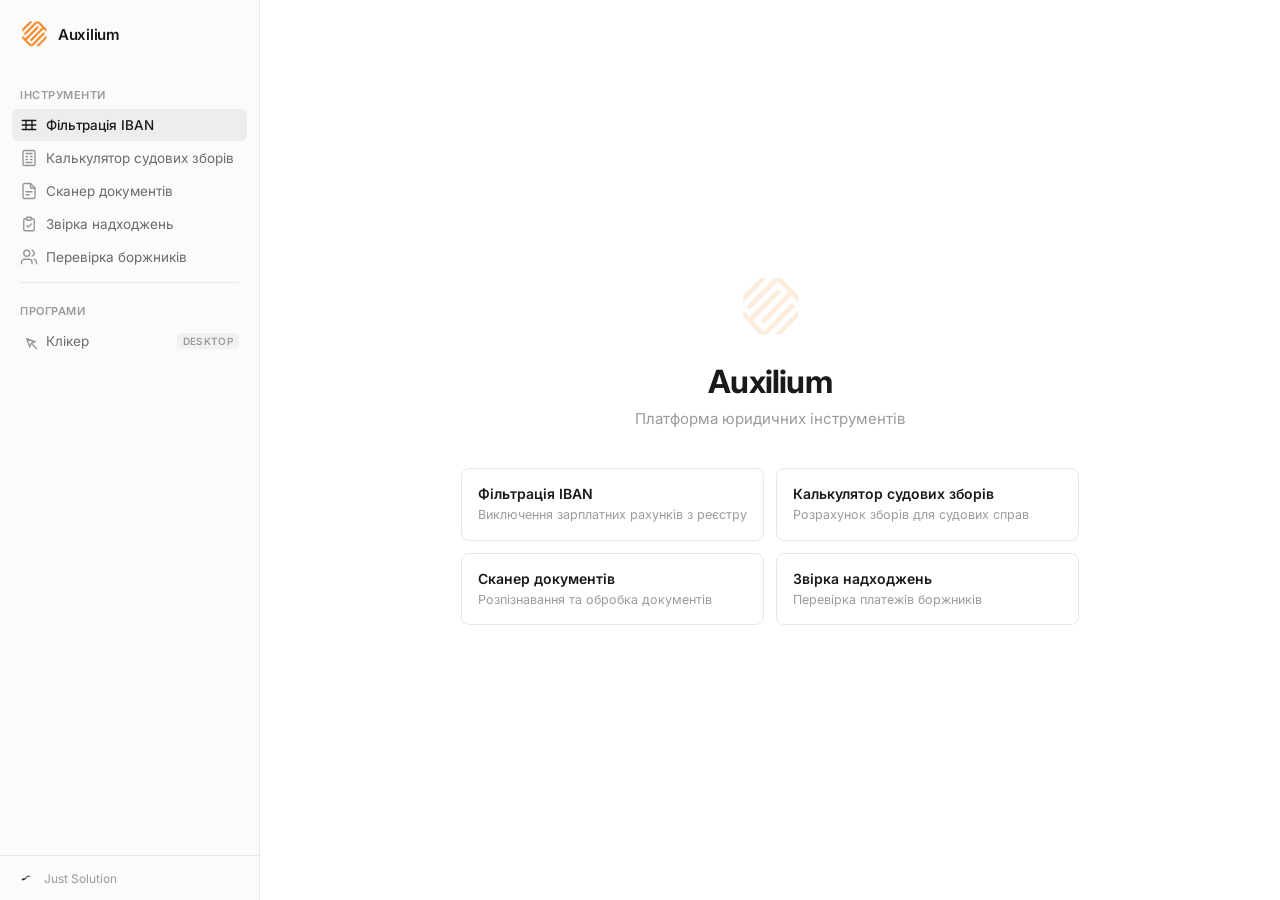
==== index.html @ 13c5a767 "Перевірка боржників: змінено з програми на інструмент (iframe check.justsolution.org) Co-Authored-By" ====
<!DOCTYPE html>
<html lang="uk">
<head>
    <meta charset="UTF-8">
    <meta name="viewport" content="width=device-width, initial-scale=1.0">
    <title>Auxilium &mdash; Just Solution</title>
    <link rel="icon" href="assets/auxilium-logo.png" type="image/png">
    <link href="https://fonts.googleapis.com/css2?family=Inter:wght@400;500;600;700&display=swap" rel="stylesheet">
    <link rel="stylesheet" href="style.css">
</head>
<body>

    <!-- SIDEBAR -->
    <aside class="sidebar" id="sidebar">
        <div class="sidebar-top">
            <div class="brand">
                <img src="assets/auxilium-logo.png" alt="Auxilium" class="brand-logo">
                <span class="brand-name">Auxilium</span>
            </div>

            <nav class="nav">
                <div class="nav-section-label">Інструменти</div>

                <button class="nav-item active" data-tool="iban" onclick="openTool(this, 'iframe', 'https://stasewych.github.io/Payment-Reconciliation-2.0/')">
                    <svg class="nav-icon" viewBox="0 0 24 24" fill="none" stroke="currentColor" stroke-width="1.8" stroke-linecap="round" stroke-linejoin="round">
                        <path d="M3 6h18M3 12h18M3 18h18"/><path d="M8 6v12"/><path d="M16 6v12"/>
                    </svg>
                    <span>Фільтрація IBAN</span>
                </button>

                <button class="nav-item" data-tool="calc" onclick="openTool(this, 'iframe', 'https://calculator.justsolution.co/')">
                    <svg class="nav-icon" viewBox="0 0 24 24" fill="none" stroke="currentColor" stroke-width="1.8" stroke-linecap="round" stroke-linejoin="round">
                        <rect x="4" y="2" width="16" height="20" rx="2"/><line x1="8" y1="6" x2="16" y2="6"/><line x1="8" y1="10" x2="10" y2="10"/><line x1="14" y1="10" x2="16" y2="10"/><line x1="8" y1="14" x2="10" y2="14"/><line x1="14" y1="14" x2="16" y2="14"/><line x1="8" y1="18" x2="16" y2="18"/>
                    </svg>
                    <span>Калькулятор судових зборів</span>
                </button>

                <button class="nav-item" data-tool="ocr" onclick="openTool(this, 'iframe', 'https://auxilium-ocr.justsolution.co/')">
                    <svg class="nav-icon" viewBox="0 0 24 24" fill="none" stroke="currentColor" stroke-width="1.8" stroke-linecap="round" stroke-linejoin="round">
                        <path d="M14 2H6a2 2 0 0 0-2 2v16a2 2 0 0 0 2 2h12a2 2 0 0 0 2-2V8z"/><polyline points="14 2 14 8 20 8"/><line x1="8" y1="13" x2="16" y2="13"/><line x1="8" y1="17" x2="12" y2="17"/>
                    </svg>
                    <span>Сканер документів</span>
                </button>

                <button class="nav-item" data-tool="zvirka" onclick="openTool(this, 'iframe', 'https://justsolution-org.github.io/Zvirka/')">
                    <svg class="nav-icon" viewBox="0 0 24 24" fill="none" stroke="currentColor" stroke-width="1.8" stroke-linecap="round" stroke-linejoin="round">
                        <path d="M9 5H7a2 2 0 0 0-2 2v12a2 2 0 0 0 2 2h10a2 2 0 0 0 2-2V7a2 2 0 0 0-2-2h-2"/><rect x="9" y="3" width="6" height="4" rx="1"/><path d="M9 14l2 2 4-4"/>
                    </svg>
                    <span>Звірка надходжень</span>
                </button>

                <button class="nav-item" data-tool="debtors" onclick="openTool(this, 'iframe', 'https://check.justsolution.org')">
                    <svg class="nav-icon" viewBox="0 0 24 24" fill="none" stroke="currentColor" stroke-width="1.8" stroke-linecap="round" stroke-linejoin="round">
                        <path d="M16 21v-2a4 4 0 0 0-4-4H6a4 4 0 0 0-4 4v2"/><circle cx="9" cy="7" r="4"/><path d="M22 21v-2a4 4 0 0 0-3-3.87"/><path d="M16 3.13a4 4 0 0 1 0 7.75"/>
                    </svg>
                    <span>Перевірка боржників</span>
                </button>

                <div class="nav-divider"></div>
                <div class="nav-section-label">Програми</div>

                <button class="nav-item" data-tool="clicker" onclick="openTool(this, 'download', '#')">
                    <svg class="nav-icon" viewBox="0 0 24 24" fill="none" stroke="currentColor" stroke-width="1.8" stroke-linecap="round" stroke-linejoin="round">
                        <path d="M15 15l-2 5L9 9l11 4-5 2z"/><path d="M22 22l-5-5"/>
                    </svg>
                    <span>Клікер</span>
                    <span class="badge">Desktop</span>
                </button>
            </nav>
        </div>

        <div class="sidebar-bottom">
            <div class="powered-by">
                <img src="assets/just-solution-logo.png" alt="Just Solution" class="powered-logo">
                <span>Just Solution</span>
            </div>
        </div>
    </aside>

    <!-- MOBILE HEADER -->
    <header class="mobile-header" id="mobileHeader">
        <button class="menu-toggle" onclick="toggleSidebar()">
            <svg viewBox="0 0 24 24" fill="none" stroke="currentColor" stroke-width="2" stroke-linecap="round">
                <line x1="3" y1="6" x2="21" y2="6"/><line x1="3" y1="12" x2="21" y2="12"/><line x1="3" y1="18" x2="21" y2="18"/>
            </svg>
        </button>
        <div class="mobile-brand">
            <img src="assets/auxilium-logo.png" alt="Auxilium" class="mobile-brand-logo">
            <span>Auxilium</span>
        </div>
    </header>

    <!-- OVERLAY for mobile -->
    <div class="overlay" id="overlay" onclick="toggleSidebar()"></div>

    <!-- MAIN CONTENT -->
    <main class="main" id="main">
        <!-- Welcome screen -->
        <div class="welcome" id="welcome">
            <div class="welcome-inner">
                <img src="assets/auxilium-logo.png" alt="Auxilium" class="welcome-logo">
                <h1>Auxilium</h1>
                <p class="welcome-sub">Платформа юридичних інструментів</p>
                <div class="welcome-grid">
                    <button class="welcome-card" onclick="document.querySelector('[data-tool=iban]').click()">
                        <span class="wc-title">Фільтрація IBAN</span>
                        <span class="wc-desc">Виключення зарплатних рахунків з реєстру</span>
                    </button>
                    <button class="welcome-card" onclick="document.querySelector('[data-tool=calc]').click()">
                        <span class="wc-title">Калькулятор судових зборів</span>
                        <span class="wc-desc">Розрахунок зборів для судових справ</span>
                    </button>
                    <button class="welcome-card" onclick="document.querySelector('[data-tool=ocr]').click()">
                        <span class="wc-title">Сканер документів</span>
                        <span class="wc-desc">Розпізнавання та обробка документів</span>
                    </button>
                    <button class="welcome-card" onclick="document.querySelector('[data-tool=zvirka]').click()">
                        <span class="wc-title">Звірка надходжень</span>
                        <span class="wc-desc">Перевірка платежів боржників</span>
                    </button>
                </div>
            </div>
        </div>

        <!-- Iframe container -->
        <div class="iframe-wrap" id="iframeWrap">
            <div class="iframe-bar" id="iframeBar">
                <span class="iframe-title" id="iframeTitle"></span>
                <button class="iframe-close" onclick="closeTool()" title="Закрити">
                    <svg viewBox="0 0 24 24" fill="none" stroke="currentColor" stroke-width="2" stroke-linecap="round"><line x1="18" y1="6" x2="6" y2="18"/><line x1="6" y1="6" x2="18" y2="18"/></svg>
                </button>
            </div>
            <iframe id="toolFrame" src="" frameborder="0" allow="clipboard-read; clipboard-write"></iframe>
        </div>

        <!-- Download page -->
        <div class="download-page" id="downloadPage">
            <div class="download-inner">
                <svg class="download-icon" viewBox="0 0 24 24" fill="none" stroke="currentColor" stroke-width="1.5" stroke-linecap="round" stroke-linejoin="round">
                    <path d="M21 15v4a2 2 0 0 1-2 2H5a2 2 0 0 1-2-2v-4"/><polyline points="7 10 12 15 17 10"/><line x1="12" y1="15" x2="12" y2="3"/>
                </svg>
                <h2 id="downloadTitle">Завантажити програму</h2>
                <p id="downloadDesc">Посилання на завантаження буде додано найближчим часом.</p>
                <a class="download-btn disabled" id="downloadBtn" href="#" target="_blank">
                    Завантажити
                </a>
            </div>
        </div>
    </main>

    <script src="app.js"></script>
</body>
</html>
---- style.css ----
/* ========================================
   AUXILIUM PLATFORM — Notion-style legal
   ======================================== */

:root {
    --bg:         #ffffff;
    --bg-sidebar: #fbfbfa;
    --bg-hover:   #f1f1f0;
    --bg-active:  #ededec;
    --border:     #e8e8e6;
    --text:       #1a1a1a;
    --text-secondary: #6b6b6b;
    --text-muted: #9b9b9b;
    --accent:     #1a1a1a;
    --radius:     6px;
    --sidebar-w:  260px;
    --transition: 150ms ease;
}

/* ---- RESET ---- */
*, *::before, *::after { box-sizing: border-box; margin: 0; padding: 0; }

html, body {
    height: 100%;
    font-family: 'Inter', -apple-system, BlinkMacSystemFont, 'Segoe UI', sans-serif;
    font-size: 14px;
    color: var(--text);
    background: var(--bg);
    -webkit-font-smoothing: antialiased;
}

body {
    display: flex;
    overflow: hidden;
}

/* ========================================
   SIDEBAR
   ======================================== */
.sidebar {
    width: var(--sidebar-w);
    min-width: var(--sidebar-w);
    height: 100vh;
    background: var(--bg-sidebar);
    border-right: 1px solid var(--border);
    display: flex;
    flex-direction: column;
    justify-content: space-between;
    z-index: 100;
    transition: transform var(--transition);
}

.sidebar-top {
    flex: 1;
    overflow-y: auto;
    padding: 16px 12px;
}

/* Brand */
.brand {
    display: flex;
    align-items: center;
    gap: 10px;
    padding: 4px 8px;
    margin-bottom: 24px;
}

.brand-logo {
    width: 28px;
    height: 28px;
    object-fit: contain;
}

.brand-name {
    font-size: 15px;
    font-weight: 600;
    letter-spacing: -0.3px;
    color: var(--text);
}

/* Nav */
.nav {
    display: flex;
    flex-direction: column;
    gap: 1px;
}

.nav-section-label {
    font-size: 11px;
    font-weight: 600;
    text-transform: uppercase;
    letter-spacing: 0.5px;
    color: var(--text-muted);
    padding: 8px 8px 6px;
    margin-top: 4px;
}

.nav-item {
    display: flex;
    align-items: center;
    gap: 8px;
    width: 100%;
    padding: 7px 8px;
    border: none;
    background: none;
    border-radius: var(--radius);
    font-size: 13.5px;
    font-family: inherit;
    color: var(--text-secondary);
    cursor: pointer;
    transition: background var(--transition), color var(--transition);
    text-align: left;
    position: relative;
}

.nav-item:hover {
    background: var(--bg-hover);
    color: var(--text);
}

.nav-item.active {
    background: var(--bg-active);
    color: var(--text);
    font-weight: 500;
}

.nav-icon {
    width: 18px;
    height: 18px;
    flex-shrink: 0;
    opacity: 0.7;
}

.nav-item.active .nav-icon {
    opacity: 1;
}

.badge {
    margin-left: auto;
    font-size: 10px;
    font-weight: 600;
    text-transform: uppercase;
    letter-spacing: 0.3px;
    color: var(--text-muted);
    background: var(--bg-hover);
    padding: 2px 6px;
    border-radius: 4px;
}

.nav-divider {
    height: 1px;
    background: var(--border);
    margin: 8px 8px;
}

/* Sidebar bottom */
.sidebar-bottom {
    padding: 12px 16px;
    border-top: 1px solid var(--border);
}

.powered-by {
    display: flex;
    align-items: center;
    gap: 8px;
    font-size: 12px;
    color: var(--text-muted);
}

.powered-logo {
    width: 20px;
    height: 20px;
    object-fit: contain;
}

/* ========================================
   MOBILE HEADER
   ======================================== */
.mobile-header {
    display: none;
    position: fixed;
    top: 0;
    left: 0;
    right: 0;
    height: 52px;
    background: var(--bg-sidebar);
    border-bottom: 1px solid var(--border);
    padding: 0 16px;
    align-items: center;
    gap: 12px;
    z-index: 90;
}

.menu-toggle {
    background: none;
    border: none;
    cursor: pointer;
    padding: 4px;
}

.menu-toggle svg {
    width: 22px;
    height: 22px;
    color: var(--text);
}

.mobile-brand {
    display: flex;
    align-items: center;
    gap: 8px;
    font-weight: 600;
    font-size: 15px;
}

.mobile-brand-logo {
    width: 24px;
    height: 24px;
    object-fit: contain;
}

.overlay {
    display: none;
    position: fixed;
    inset: 0;
    background: rgba(0, 0, 0, 0.3);
    z-index: 99;
}

/* ========================================
   MAIN CONTENT
   ======================================== */
.main {
    flex: 1;
    height: 100vh;
    overflow: hidden;
    position: relative;
    background: var(--bg);
}

/* ---- Welcome ---- */
.welcome {
    display: flex;
    align-items: center;
    justify-content: center;
    height: 100%;
    padding: 40px;
}

.welcome-inner {
    text-align: center;
    max-width: 640px;
}

.welcome-logo {
    width: 64px;
    height: 64px;
    margin-bottom: 20px;
    opacity: 0.15;
}

.welcome h1 {
    font-size: 32px;
    font-weight: 700;
    letter-spacing: -0.8px;
    color: var(--text);
    margin-bottom: 8px;
}

.welcome-sub {
    font-size: 15px;
    color: var(--text-muted);
    margin-bottom: 40px;
}

.welcome-grid {
    display: grid;
    grid-template-columns: 1fr 1fr;
    gap: 12px;
    text-align: left;
}

.welcome-card {
    display: flex;
    flex-direction: column;
    gap: 4px;
    padding: 16px;
    background: var(--bg);
    border: 1px solid var(--border);
    border-radius: 8px;
    cursor: pointer;
    transition: border-color var(--transition), box-shadow var(--transition);
    font-family: inherit;
    text-align: left;
}

.welcome-card:hover {
    border-color: #ccc;
    box-shadow: 0 2px 8px rgba(0, 0, 0, 0.04);
}

.wc-title {
    font-size: 14px;
    font-weight: 600;
    color: var(--text);
}

.wc-desc {
    font-size: 12.5px;
    color: var(--text-muted);
    line-height: 1.4;
}

/* ---- Iframe ---- */
.iframe-wrap {
    display: none;
    flex-direction: column;
    height: 100%;
}

.iframe-wrap.active {
    display: flex;
}

.iframe-bar {
    display: flex;
    align-items: center;
    justify-content: space-between;
    padding: 0 16px;
    height: 44px;
    min-height: 44px;
    border-bottom: 1px solid var(--border);
    background: var(--bg-sidebar);
}

.iframe-title {
    font-size: 13px;
    font-weight: 500;
    color: var(--text);
}

.iframe-close {
    background: none;
    border: none;
    cursor: pointer;
    padding: 4px;
    border-radius: 4px;
    transition: background var(--transition);
}

.iframe-close:hover {
    background: var(--bg-hover);
}

.iframe-close svg {
    width: 18px;
    height: 18px;
    color: var(--text-secondary);
}

#toolFrame {
    flex: 1;
    width: 100%;
    border: none;
    background: var(--bg);
}

/* ---- Download page ---- */
.download-page {
    display: none;
    align-items: center;
    justify-content: center;
    height: 100%;
    padding: 40px;
}

.download-page.active {
    display: flex;
}

.download-inner {
    text-align: center;
    max-width: 380px;
}

.download-icon {
    width: 48px;
    height: 48px;
    color: var(--text-muted);
    margin-bottom: 20px;
}

.download-inner h2 {
    font-size: 22px;
    font-weight: 700;
    letter-spacing: -0.4px;
    margin-bottom: 8px;
}

.download-inner p {
    font-size: 14px;
    color: var(--text-muted);
    line-height: 1.5;
    margin-bottom: 24px;
}

.download-btn {
    display: inline-flex;
    align-items: center;
    gap: 8px;
    padding: 10px 28px;
    background: var(--accent);
    color: #fff;
    border: none;
    border-radius: var(--radius);
    font-size: 14px;
    font-weight: 500;
    font-family: inherit;
    text-decoration: none;
    cursor: pointer;
    transition: opacity var(--transition);
}

.download-btn:hover {
    opacity: 0.85;
}

.download-btn.disabled {
    background: var(--bg-active);
    color: var(--text-muted);
    pointer-events: none;
}

/* ========================================
   RESPONSIVE
   ======================================== */
@media (max-width: 768px) {
    .sidebar {
        position: fixed;
        left: 0;
        top: 0;
        transform: translateX(-100%);
    }

    .sidebar.open {
        transform: translateX(0);
    }

    .overlay.open {
        display: block;
    }

    .mobile-header {
        display: flex;
    }

    .main {
        padding-top: 52px;
    }

    .welcome-grid {
        grid-template-columns: 1fr;
    }

    .welcome {
        padding: 24px 20px;
    }

    .welcome h1 {
        font-size: 26px;
    }
}
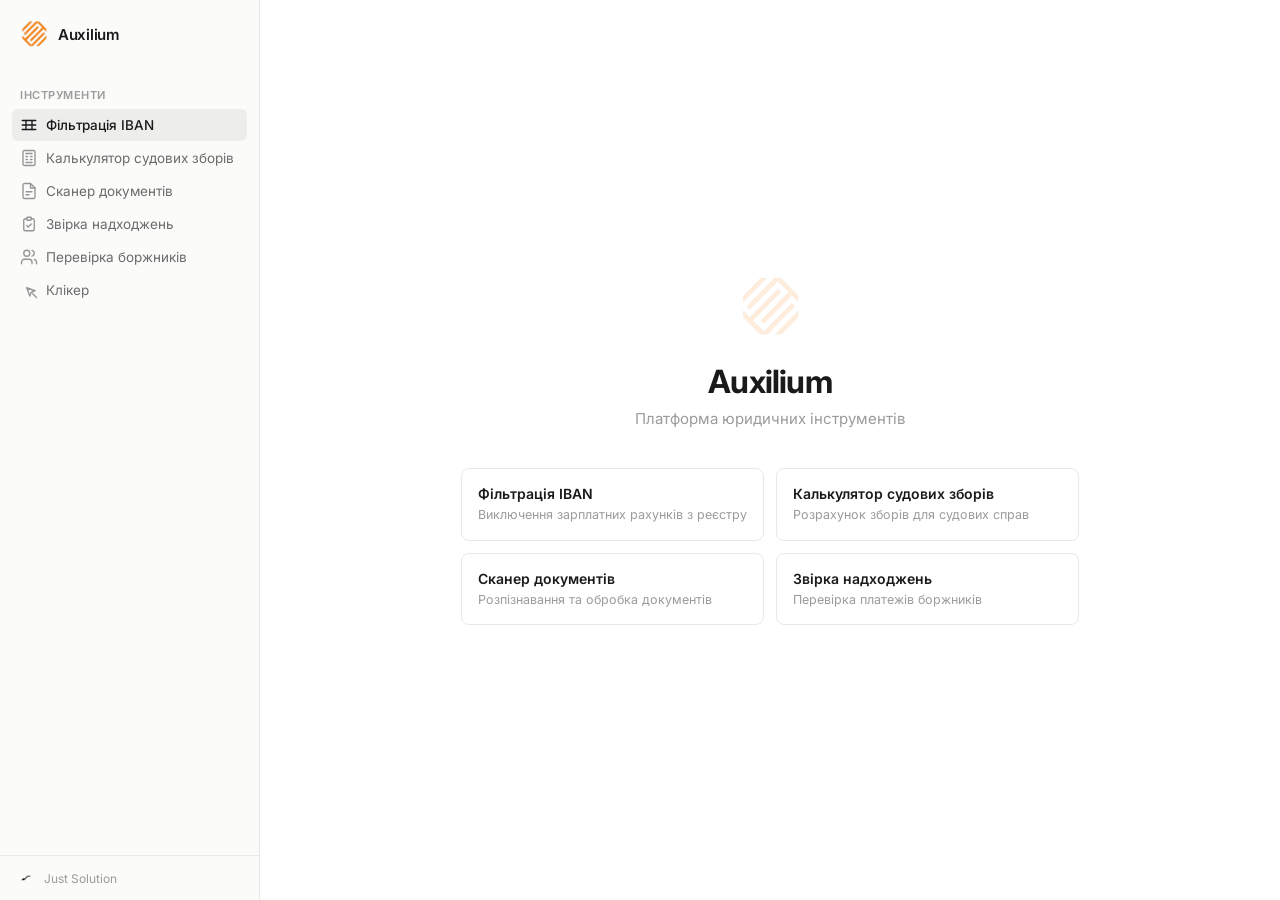
==== commit 61046824: "Клікер: змінено з завантаження на iframe-інструмент (138.68.94.79) Кнопка «Клікер» тепер відкриває п" ====
--- a/index.html
+++ b/index.html
@@ -42,7 +42,7 @@
                     <span>Сканер документів</span>
                 </button>
 
-                <button class="nav-item" data-tool="zvirka" onclick="openTool(this, 'iframe', 'https://justsolution-org.github.io/Zvirka/')">
+                <button class="nav-item" data-tool="zvirka" onclick="openTool(this, 'iframe', 'https://zvirka.vercel.app/')">
                     <svg class="nav-icon" viewBox="0 0 24 24" fill="none" stroke="currentColor" stroke-width="1.8" stroke-linecap="round" stroke-linejoin="round">
                         <path d="M9 5H7a2 2 0 0 0-2 2v12a2 2 0 0 0 2 2h10a2 2 0 0 0 2-2V7a2 2 0 0 0-2-2h-2"/><rect x="9" y="3" width="6" height="4" rx="1"/><path d="M9 14l2 2 4-4"/>
                     </svg>
@@ -56,15 +56,11 @@
                     <span>Перевірка боржників</span>
                 </button>
 
-                <div class="nav-divider"></div>
-                <div class="nav-section-label">Програми</div>
-
-                <button class="nav-item" data-tool="clicker" onclick="openTool(this, 'download', '#')">
+                <button class="nav-item" data-tool="clicker" onclick="openTool(this, 'iframe', 'https://138.68.94.79/')">
                     <svg class="nav-icon" viewBox="0 0 24 24" fill="none" stroke="currentColor" stroke-width="1.8" stroke-linecap="round" stroke-linejoin="round">
                         <path d="M15 15l-2 5L9 9l11 4-5 2z"/><path d="M22 22l-5-5"/>
                     </svg>
                     <span>Клікер</span>
-                    <span class="badge">Desktop</span>
                 </button>
             </nav>
         </div>
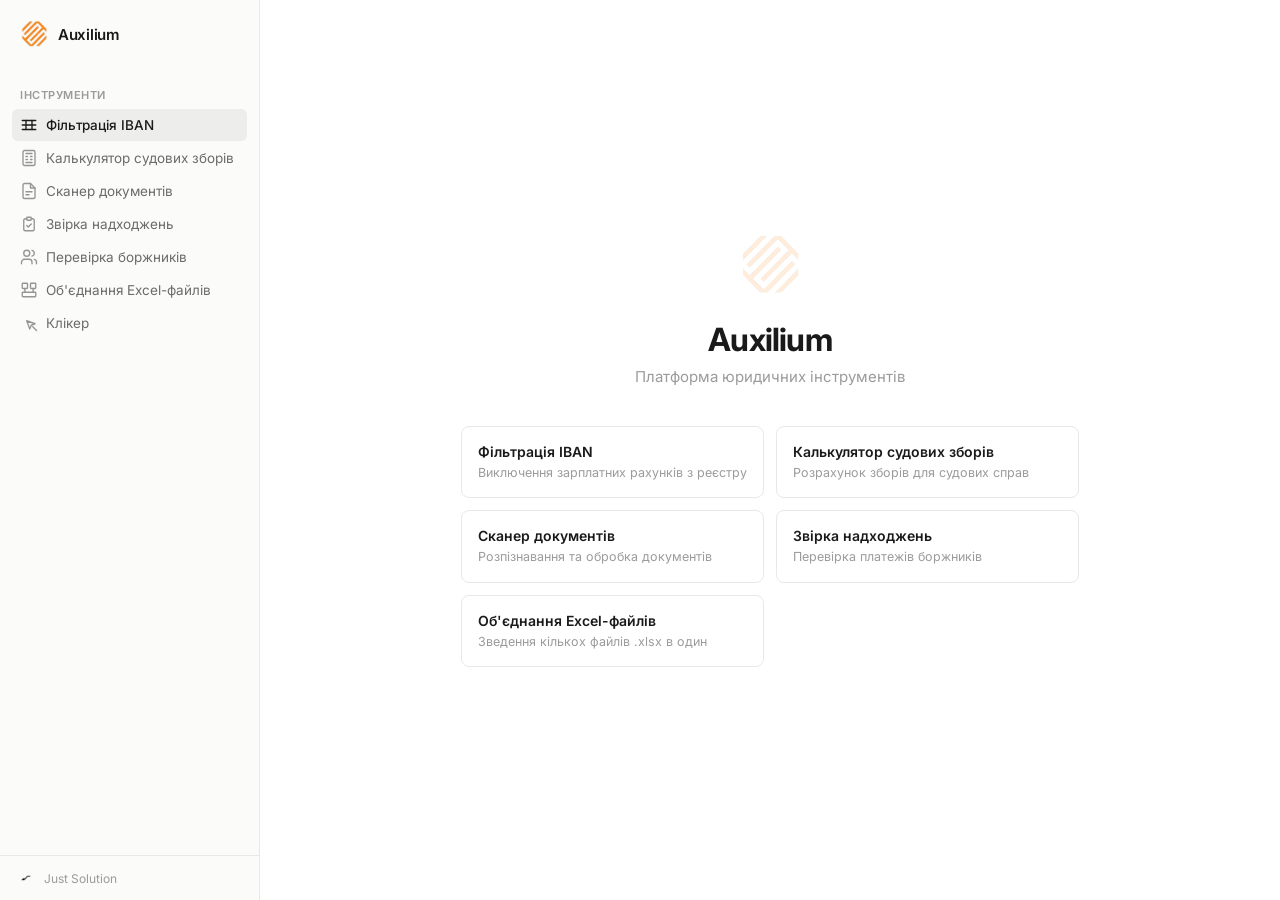
==== commit 5a2693a3: "Додано інструмент «Об'єднання Excel-файлів» (tools/merge) Кілька файлів .xlsx зводяться в один аркуш" ====
--- a/index.html
+++ b/index.html
@@ -54,6 +54,13 @@
                         <path d="M16 21v-2a4 4 0 0 0-4-4H6a4 4 0 0 0-4 4v2"/><circle cx="9" cy="7" r="4"/><path d="M22 21v-2a4 4 0 0 0-3-3.87"/><path d="M16 3.13a4 4 0 0 1 0 7.75"/>
                     </svg>
                     <span>Перевірка боржників</span>
+                </button>
+
+                <button class="nav-item" data-tool="merge" onclick="openTool(this, 'iframe', 'tools/merge/index.html')">
+                    <svg class="nav-icon" viewBox="0 0 24 24" fill="none" stroke="currentColor" stroke-width="1.8" stroke-linecap="round" stroke-linejoin="round">
+                        <rect x="3" y="3" width="7" height="7" rx="1"/><rect x="14" y="3" width="7" height="7" rx="1"/><rect x="3" y="15" width="18" height="6" rx="1"/><path d="M6.5 10v5"/><path d="M17.5 10v5"/>
+                    </svg>
+                    <span>Об'єднання Excel-файлів</span>
                 </button>
 
                 <button class="nav-item" data-tool="clicker" onclick="openTool(this, 'iframe', 'https://138.68.94.79/')">
@@ -114,6 +121,10 @@
                         <span class="wc-title">Звірка надходжень</span>
                         <span class="wc-desc">Перевірка платежів боржників</span>
                     </button>
+                    <button class="welcome-card" onclick="document.querySelector('[data-tool=merge]').click()">
+                        <span class="wc-title">Об'єднання Excel-файлів</span>
+                        <span class="wc-desc">Зведення кількох файлів .xlsx в один</span>
+                    </button>
                 </div>
             </div>
         </div>
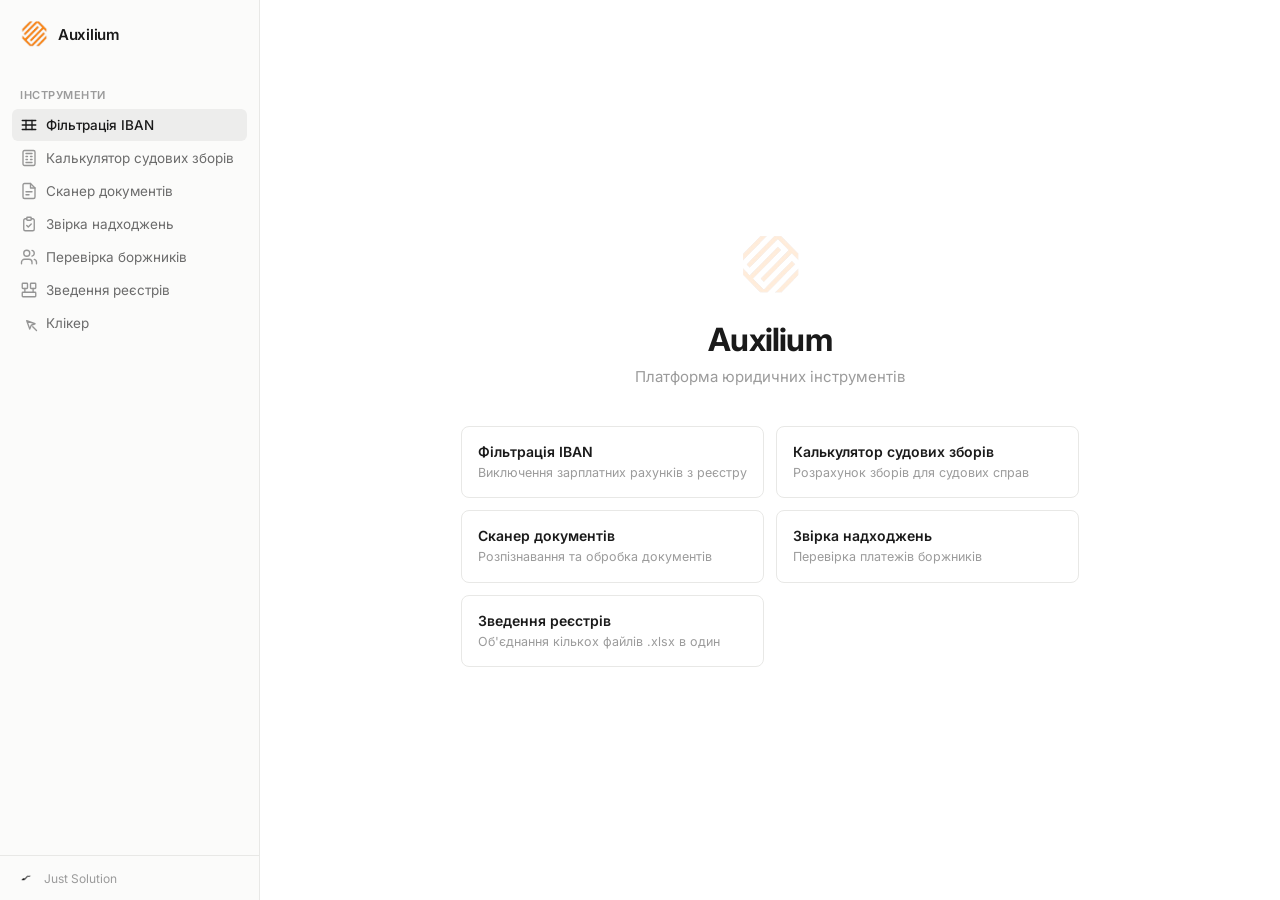
==== commit 56dcf7ff: "Зведення реєстрів: папки й ZIP, вибір рядків, повтори, превю Інструмент tools/merge перейменовано на" ====
--- a/index.html
+++ b/index.html
@@ -60,7 +60,7 @@
                     <svg class="nav-icon" viewBox="0 0 24 24" fill="none" stroke="currentColor" stroke-width="1.8" stroke-linecap="round" stroke-linejoin="round">
                         <rect x="3" y="3" width="7" height="7" rx="1"/><rect x="14" y="3" width="7" height="7" rx="1"/><rect x="3" y="15" width="18" height="6" rx="1"/><path d="M6.5 10v5"/><path d="M17.5 10v5"/>
                     </svg>
-                    <span>Об'єднання Excel-файлів</span>
+                    <span>Зведення реєстрів</span>
                 </button>
 
                 <button class="nav-item" data-tool="clicker" onclick="openTool(this, 'iframe', 'https://138.68.94.79/')">
@@ -122,8 +122,8 @@
                         <span class="wc-desc">Перевірка платежів боржників</span>
                     </button>
                     <button class="welcome-card" onclick="document.querySelector('[data-tool=merge]').click()">
-                        <span class="wc-title">Об'єднання Excel-файлів</span>
-                        <span class="wc-desc">Зведення кількох файлів .xlsx в один</span>
+                        <span class="wc-title">Зведення реєстрів</span>
+                        <span class="wc-desc">Об'єднання кількох файлів .xlsx в один</span>
                     </button>
                 </div>
             </div>
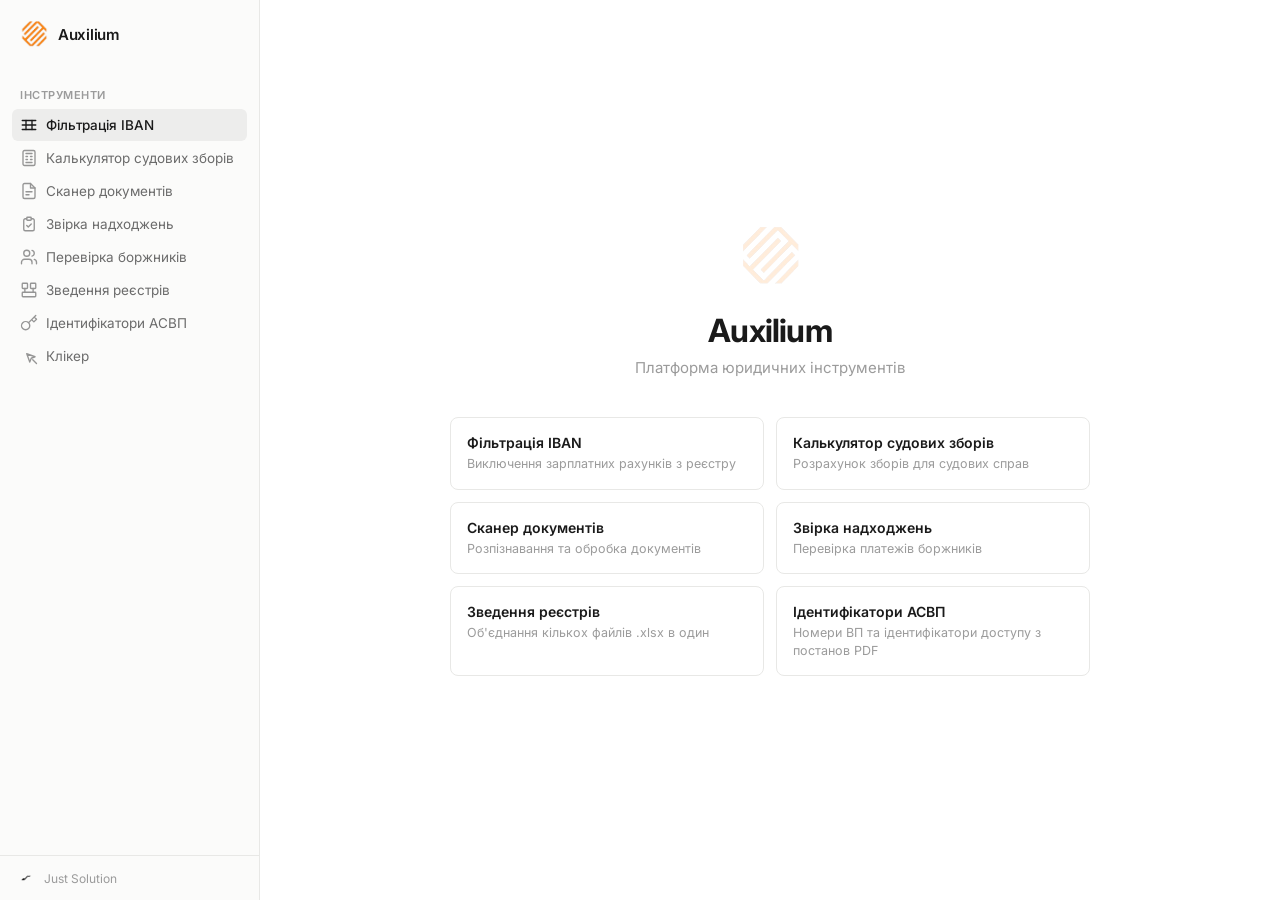
==== commit 48b03bd7: "Додано інструмент «Ідентифікатори АСВП» (tools/asvp) З постанов АСВП у PDF береться номер ВП та іден" ====
--- a/index.html
+++ b/index.html
@@ -63,6 +63,13 @@
                     <span>Зведення реєстрів</span>
                 </button>
 
+                <button class="nav-item" data-tool="asvp" onclick="openTool(this, 'iframe', 'tools/asvp/index.html')">
+                    <svg class="nav-icon" viewBox="0 0 24 24" fill="none" stroke="currentColor" stroke-width="1.8" stroke-linecap="round" stroke-linejoin="round">
+                        <path d="M21 2l-2 2m-7.61 7.61a5.5 5.5 0 1 1-7.778 7.778 5.5 5.5 0 0 1 7.777-7.777zm0 0L15.5 7.5m0 0l3 3L22 7l-3-3m-3.5 3.5L19 4"/>
+                    </svg>
+                    <span>Ідентифікатори АСВП</span>
+                </button>
+
                 <button class="nav-item" data-tool="clicker" onclick="openTool(this, 'iframe', 'https://138.68.94.79/')">
                     <svg class="nav-icon" viewBox="0 0 24 24" fill="none" stroke="currentColor" stroke-width="1.8" stroke-linecap="round" stroke-linejoin="round">
                         <path d="M15 15l-2 5L9 9l11 4-5 2z"/><path d="M22 22l-5-5"/>
@@ -125,6 +132,10 @@
                         <span class="wc-title">Зведення реєстрів</span>
                         <span class="wc-desc">Об'єднання кількох файлів .xlsx в один</span>
                     </button>
+                    <button class="welcome-card" onclick="document.querySelector('[data-tool=asvp]').click()">
+                        <span class="wc-title">Ідентифікатори АСВП</span>
+                        <span class="wc-desc">Номери ВП та ідентифікатори доступу з постанов PDF</span>
+                    </button>
                 </div>
             </div>
         </div>
